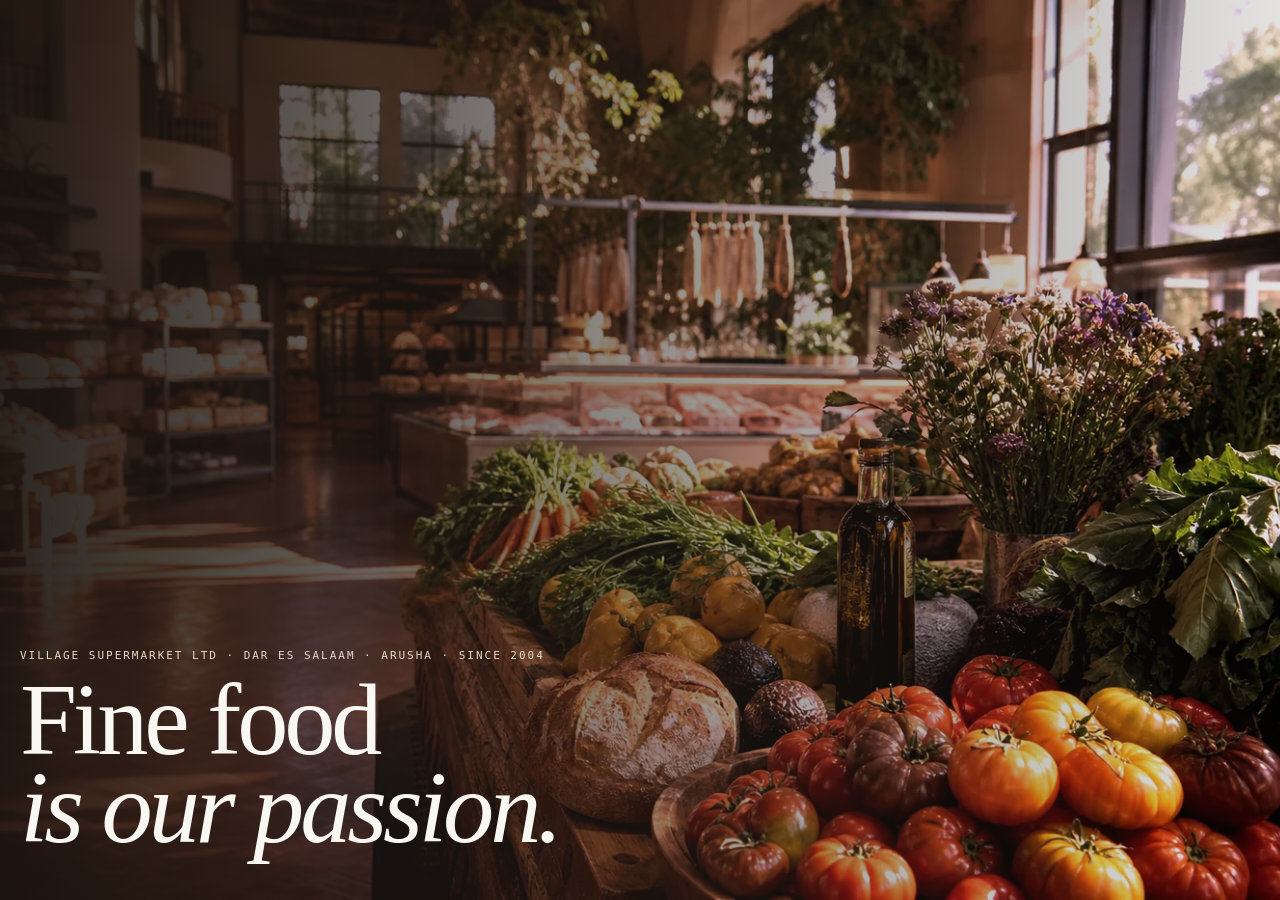
==== index.html @ 17ef4f9c "Join the locations cover and map into one page." ====
<!DOCTYPE html>
<html lang="en">
  <head>
    <meta charset="UTF-8" />
    <meta name="viewport" content="width=device-width, initial-scale=1, viewport-fit=cover" />
    <title>Village Supermarket — Fine food is our passion</title>
    <meta name="description" content="Village Supermarket is a family-run food market in Dar es Salaam and Arusha. Imported groceries, a butcher counter, in-house bakery, wine market, café and gelato." />
    <meta name="robots" content="index, follow" />
    <meta property="og:title" content="Village Supermarket" />
    <meta property="og:description" content="Boutique-style food markets in Slipway, Dar es Salaam and Arusha. Fine food is our passion." />
    <meta property="og:type" content="website" />
    <meta property="og:url" content="https://essamnks2020-dev.github.io/village-supermarket/" />
    <meta property="og:image" content="https://essamnks2020-dev.github.io/village-supermarket/cover.png" />
    <meta property="og:image:type" content="image/png" />
    <meta property="og:image:alt" content="Village Supermarket — produce, bakery and the butcher under one roof" />
    <meta name="twitter:card" content="summary_large_image" />
    <meta name="twitter:title" content="Village Supermarket" />
    <meta name="twitter:description" content="Boutique-style food markets in Slipway, Dar es Salaam and Arusha." />
    <meta name="twitter:image" content="https://essamnks2020-dev.github.io/village-supermarket/cover.png" />
    <link rel="icon" type="image/svg+xml" href="./favicon.svg" />
    <link rel="image_src" href="https://essamnks2020-dev.github.io/village-supermarket/cover.png" />
    <link rel="preload" as="image" href="./photos/hero.webp" type="image/webp" fetchpriority="high" />
    <link rel="preload" as="image" href="./cover.webp" type="image/webp" />
    <link rel="preload" as="image" href="./photos/b1.webp" type="image/webp" />
    <link rel="preconnect" href="https://fonts.googleapis.com" />
    <link rel="preconnect" href="https://fonts.gstatic.com" crossorigin />
    <link href="https://fonts.googleapis.com/css2?family=DM+Sans:ital,wght@0,400;0,500;0,600;0,700;1,400&family=Instrument+Serif:ital@0;1&family=Space+Mono:wght@400;700&display=swap" rel="stylesheet" />
    <style>
      html, body { margin: 0; background: #1c1814; color: #f8f7f2; }
      #first-frame {
        position: fixed; inset: 0; z-index: 30;
        background: #1c1814;
        overflow: hidden;
      }
      #first-frame img {
        position: absolute; inset: 0;
        width: 100%; height: 100%;
        object-fit: cover;
        filter: saturate(.86) contrast(1.05) brightness(1.03);
      }
      #first-frame .veil {
        position: absolute; inset: 0;
        background: linear-gradient(90deg, rgba(26,20,16,.92) 0%, rgba(44,36,28,.48) 55%, rgba(26,20,16,.12) 100%);
      }
      #first-frame .copy {
        position: absolute; left: 20px; right: 20px; bottom: 48px; max-width: 720px;
        font-family: Georgia, 'Times New Roman', serif;
      }
      #first-frame p {
        margin: 0 0 14px;
        font-family: ui-monospace, monospace;
        font-size: 11px; letter-spacing: .18em; text-transform: uppercase;
        color: #e6dcc8;
      }
      #first-frame h1 {
        margin: 0;
        font-size: clamp(2.6rem, 9vw, 6.4rem);
        line-height: .86; font-weight: 400; letter-spacing: -.04em;
      }
      #first-frame em { font-style: italic; }
      #first-frame.is-off { display: none; }
      #root { min-height: 100dvh; }
      replit-banner, replit-dev-banner, [data-replit-badge], [data-replit-dev-banner],
      .replit-badge, .replit-dev-banner, #replit-badge, #made-with-replit,
      a[href*="replit.com"][style*="position: fixed"], a[href*="replit.com"][style*="position:fixed"],
      iframe[src*="replit.com/public"] { display: none !important; visibility: hidden !important; pointer-events: none !important; }
    </style>
    <script type="module" crossorigin src="/village-supermarket/assets/index-BeFnLYaS.js"></script>
    <link rel="stylesheet" crossorigin href="/village-supermarket/assets/index-d8hkgUQT.css">
  </head>
  <body>
    <div id="first-frame">
      <img src="./photos/hero.webp" alt="Village Supermarket — butcher, bakery and produce under one roof" width="1920" height="1280" fetchpriority="high" decoding="sync" />
      <div class="veil"></div>
      <div class="copy">
        <p>Village Supermarket Ltd · Dar es Salaam · Arusha · Since 2004</p>
        <h1>Fine food<br /><em>is our passion.</em></h1>
      </div>
    </div>
    <div id="root"></div>
  </body>
</html>
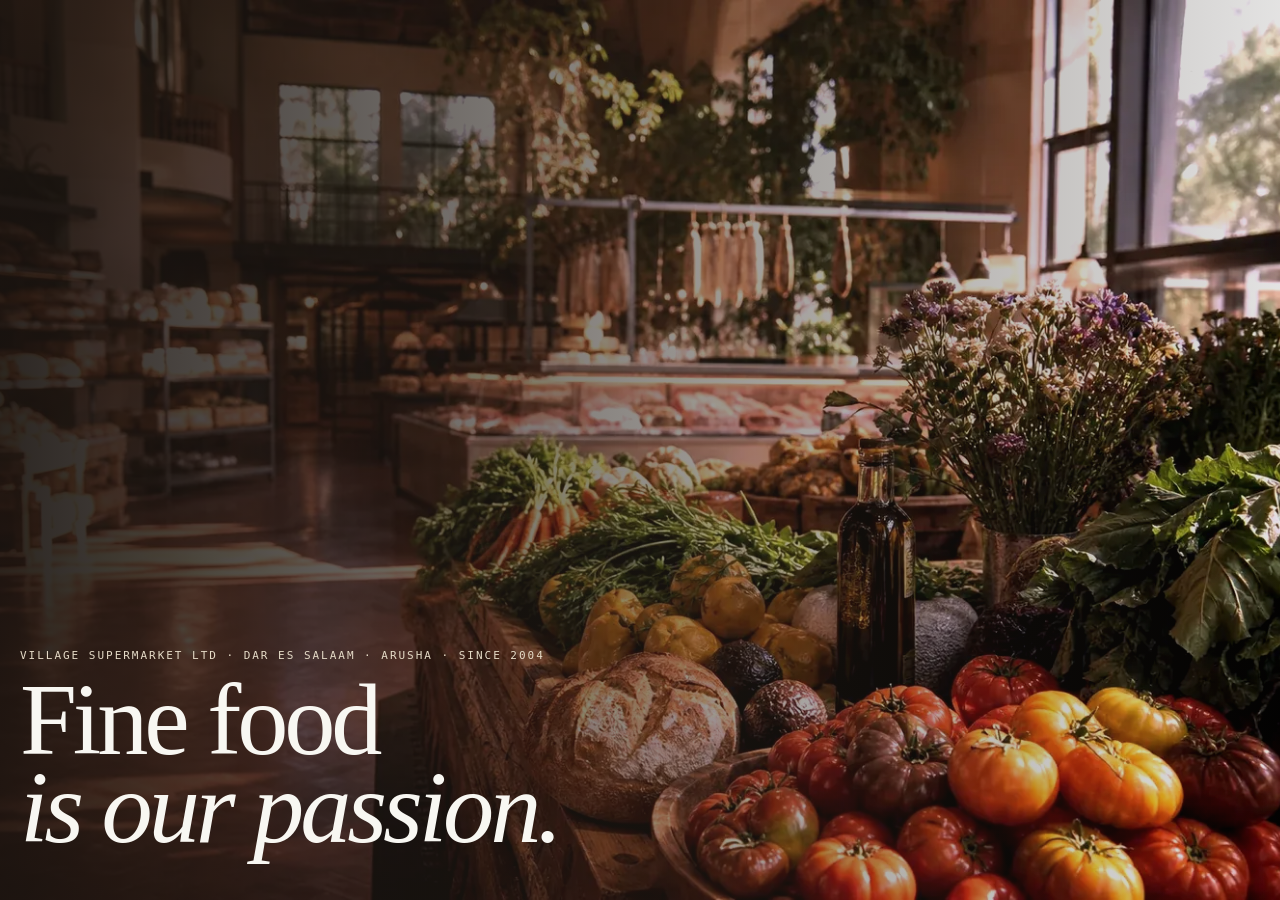
==== commit e2ef049e: "Serve smaller sharp photos and drop the long blur wait." ====
--- a/index.html
+++ b/index.html
@@ -19,9 +19,9 @@
     <meta name="twitter:image" content="https://essamnks2020-dev.github.io/village-supermarket/cover.png" />
     <link rel="icon" type="image/svg+xml" href="./favicon.svg" />
     <link rel="image_src" href="https://essamnks2020-dev.github.io/village-supermarket/cover.png" />
-    <link rel="preload" as="image" href="./photos/hero.webp" type="image/webp" fetchpriority="high" />
-    <link rel="preload" as="image" href="./cover.webp" type="image/webp" />
-    <link rel="preload" as="image" href="./photos/b1.webp" type="image/webp" />
+    <link rel="preload" as="image" href="./photos/hero-screen.webp" type="image/webp" fetchpriority="high" />
+    <link rel="preload" as="image" href="./cover-screen.webp" type="image/webp" />
+    <link rel="preload" as="image" href="./photos/fast/b1.webp" type="image/webp" />
     <link rel="preconnect" href="https://fonts.googleapis.com" />
     <link rel="preconnect" href="https://fonts.gstatic.com" crossorigin />
     <link href="https://fonts.googleapis.com/css2?family=DM+Sans:ital,wght@0,400;0,500;0,600;0,700;1,400&family=Instrument+Serif:ital@0;1&family=Space+Mono:wght@400;700&display=swap" rel="stylesheet" />
@@ -65,12 +65,12 @@
       a[href*="replit.com"][style*="position: fixed"], a[href*="replit.com"][style*="position:fixed"],
       iframe[src*="replit.com/public"] { display: none !important; visibility: hidden !important; pointer-events: none !important; }
     </style>
-    <script type="module" crossorigin src="/village-supermarket/assets/index-BeFnLYaS.js"></script>
-    <link rel="stylesheet" crossorigin href="/village-supermarket/assets/index-d8hkgUQT.css">
+    <script type="module" crossorigin src="/village-supermarket/assets/index-BurambVg.js"></script>
+    <link rel="stylesheet" crossorigin href="/village-supermarket/assets/index-BwXEHOyX.css">
   </head>
   <body>
     <div id="first-frame">
-      <img src="./photos/hero.webp" alt="Village Supermarket — butcher, bakery and produce under one roof" width="1920" height="1280" fetchpriority="high" decoding="sync" />
+      <img src="./photos/hero-screen.webp" alt="Village Supermarket — butcher, bakery and produce under one roof" width="1400" height="930" fetchpriority="high" decoding="sync" />
       <div class="veil"></div>
       <div class="copy">
         <p>Village Supermarket Ltd · Dar es Salaam · Arusha · Since 2004</p>
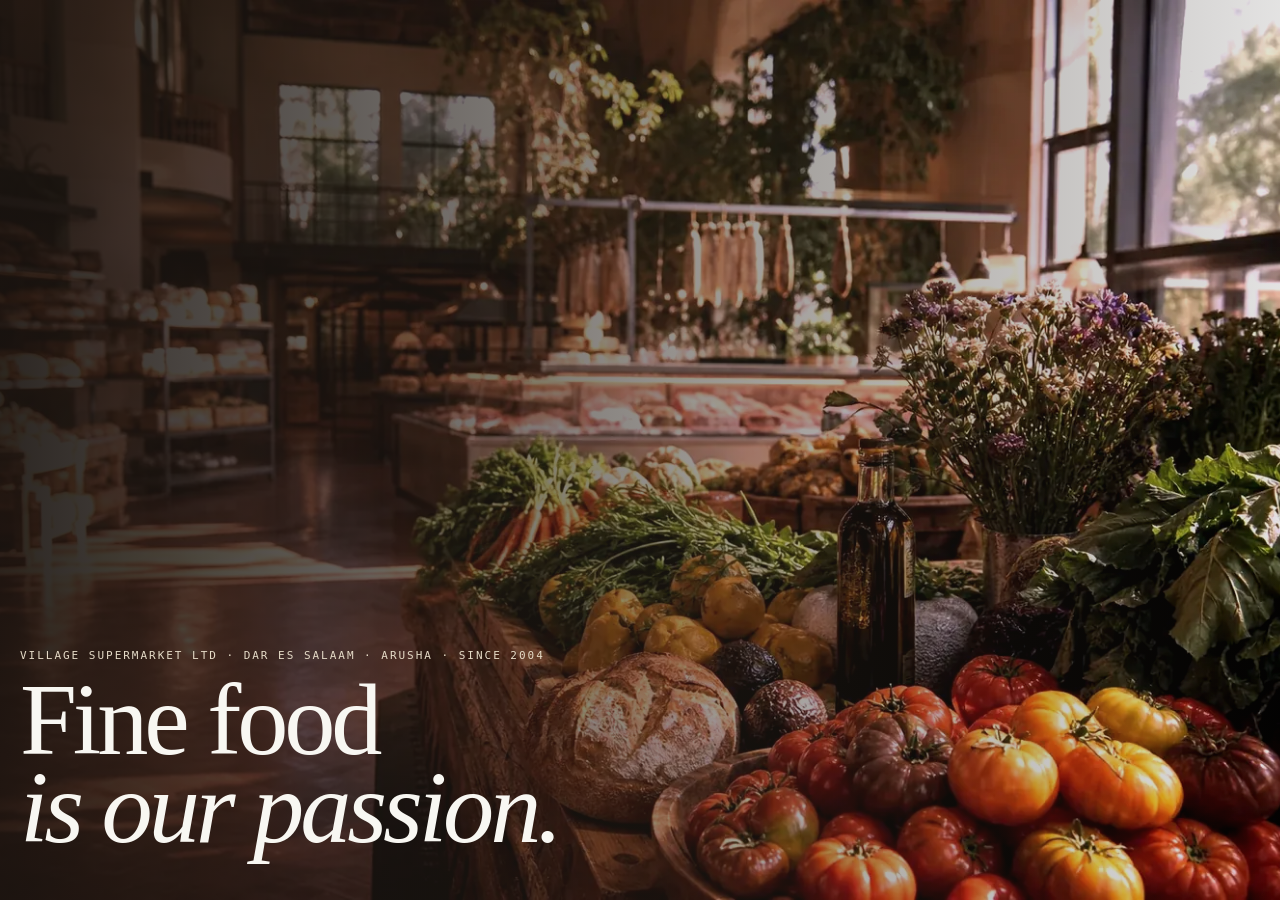
==== commit 2744f889: "Publish instant photo flashes and smaller sharp WebPs for fast mobile load." ====
--- a/index.html
+++ b/index.html
@@ -10,18 +10,16 @@
     <meta property="og:description" content="Boutique-style food markets in Slipway, Dar es Salaam and Arusha. Fine food is our passion." />
     <meta property="og:type" content="website" />
     <meta property="og:url" content="https://essamnks2020-dev.github.io/village-supermarket/" />
-    <meta property="og:image" content="https://essamnks2020-dev.github.io/village-supermarket/cover.png" />
-    <meta property="og:image:type" content="image/png" />
+    <meta property="og:image" content="https://essamnks2020-dev.github.io/village-supermarket/cover-og.jpg" />
+    <meta property="og:image:type" content="image/jpeg" />
     <meta property="og:image:alt" content="Village Supermarket — produce, bakery and the butcher under one roof" />
     <meta name="twitter:card" content="summary_large_image" />
     <meta name="twitter:title" content="Village Supermarket" />
     <meta name="twitter:description" content="Boutique-style food markets in Slipway, Dar es Salaam and Arusha." />
-    <meta name="twitter:image" content="https://essamnks2020-dev.github.io/village-supermarket/cover.png" />
+    <meta name="twitter:image" content="https://essamnks2020-dev.github.io/village-supermarket/cover-og.jpg" />
     <link rel="icon" type="image/svg+xml" href="./favicon.svg" />
-    <link rel="image_src" href="https://essamnks2020-dev.github.io/village-supermarket/cover.png" />
+    <link rel="image_src" href="https://essamnks2020-dev.github.io/village-supermarket/cover-og.jpg" />
     <link rel="preload" as="image" href="./photos/hero-screen.webp" type="image/webp" fetchpriority="high" />
-    <link rel="preload" as="image" href="./cover-screen.webp" type="image/webp" />
-    <link rel="preload" as="image" href="./photos/fast/b1.webp" type="image/webp" />
     <link rel="preconnect" href="https://fonts.googleapis.com" />
     <link rel="preconnect" href="https://fonts.gstatic.com" crossorigin />
     <link href="https://fonts.googleapis.com/css2?family=DM+Sans:ital,wght@0,400;0,500;0,600;0,700;1,400&family=Instrument+Serif:ital@0;1&family=Space+Mono:wght@400;700&display=swap" rel="stylesheet" />
@@ -65,12 +63,12 @@
       a[href*="replit.com"][style*="position: fixed"], a[href*="replit.com"][style*="position:fixed"],
       iframe[src*="replit.com/public"] { display: none !important; visibility: hidden !important; pointer-events: none !important; }
     </style>
-    <script type="module" crossorigin src="/village-supermarket/assets/index-BurambVg.js"></script>
-    <link rel="stylesheet" crossorigin href="/village-supermarket/assets/index-BwXEHOyX.css">
+    <script type="module" crossorigin src="/village-supermarket/assets/index-DXHplh4s.js"></script>
+    <link rel="stylesheet" crossorigin href="/village-supermarket/assets/index-D0BJ-4qQ.css">
   </head>
   <body>
     <div id="first-frame">
-      <img src="./photos/hero-screen.webp" alt="Village Supermarket — butcher, bakery and produce under one roof" width="1400" height="930" fetchpriority="high" decoding="sync" />
+      <img src="./photos/hero-screen.webp" alt="Village Supermarket — butcher, bakery and produce under one roof" width="1400" height="930" fetchpriority="high" decoding="sync" onerror="this.onerror=null;this.src='./photos/hero.webp'" />
       <div class="veil"></div>
       <div class="copy">
         <p>Village Supermarket Ltd · Dar es Salaam · Arusha · Since 2004</p>
